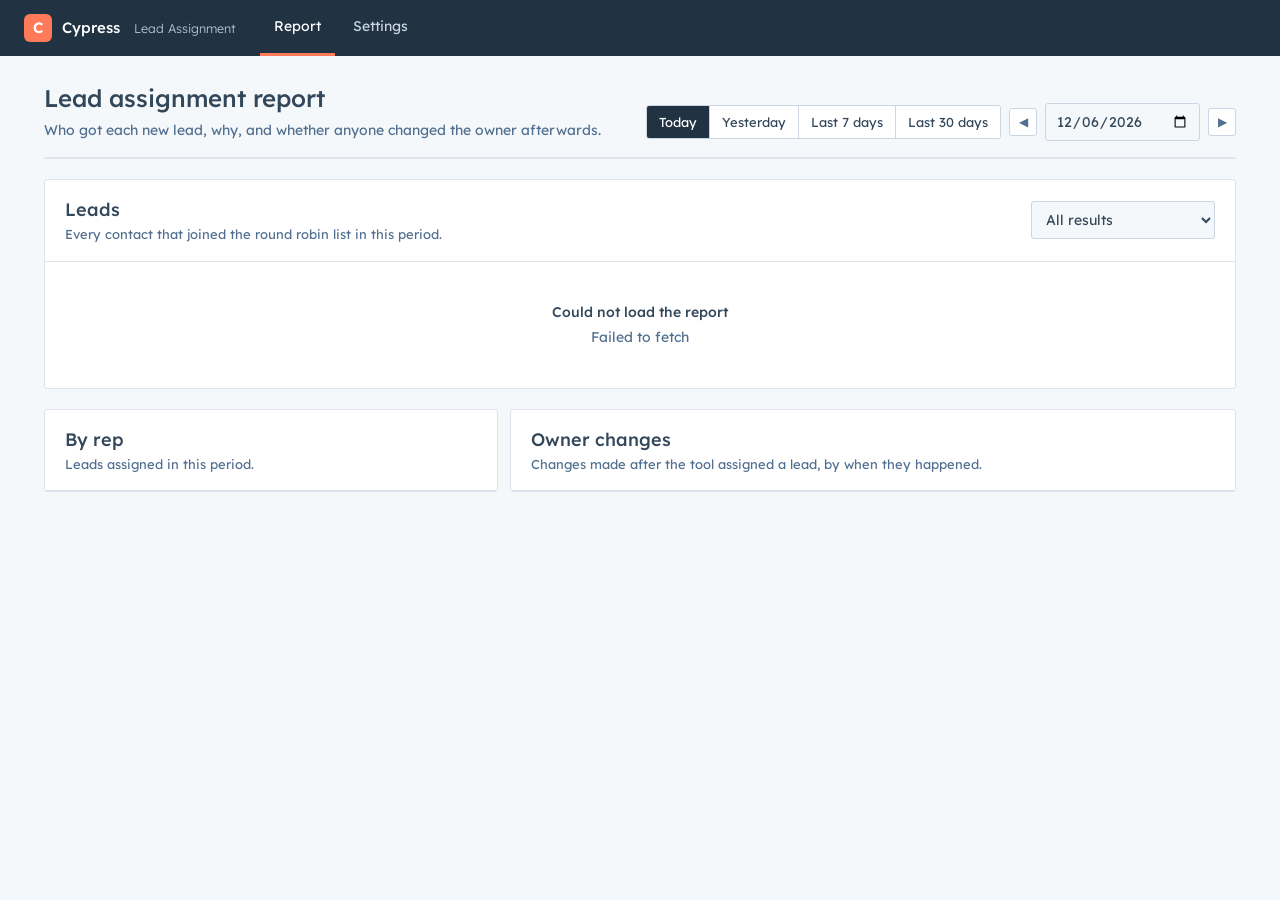
==== docs/index.html @ 9f9106c0 "Cypress lead assignment webtool demo Round robin for HubSpot list 276 run from n8n (n8n.profitpad.co" ====
<!doctype html>
<html lang="en">
<head>
  <meta charset="utf-8">
  <meta name="viewport" content="width=device-width, initial-scale=1">
  <title>Lead Assignment Report</title>
  <link rel="icon" href="favicon.svg" type="image/svg+xml">
  <link rel="preconnect" href="https://fonts.googleapis.com">
  <link rel="preconnect" href="https://fonts.gstatic.com" crossorigin>
  <link href="https://fonts.googleapis.com/css2?family=Lexend+Deca:wght@300;400;500;600&display=swap" rel="stylesheet">
  <link rel="stylesheet" href="styles.css">
</head>
<body>
  <nav class="nav">
    <div class="brand"><span class="brand-mark">C</span>Cypress <small>Lead Assignment</small></div>
    <div class="tabs">
      <a href="index.html" class="active">Report</a>
      <a href="settings.html">Settings</a>
    </div>
  </nav>

  <main class="page">
    <div class="page-head">
      <div>
        <h1>Lead assignment report</h1>
        <p>Who got each new lead, why, and whether anyone changed the owner afterwards.</p>
      </div>
      <div class="date-bar">
        <div class="seg" id="quick">
          <button type="button" data-range="today">Today</button>
          <button type="button" data-range="yesterday">Yesterday</button>
          <button type="button" data-range="7">Last 7 days</button>
          <button type="button" data-range="30">Last 30 days</button>
        </div>
        <button class="icon-btn" id="prev" title="Previous day" aria-label="Previous day">&#9664;</button>
        <input type="date" id="day" aria-label="Day">
        <button class="icon-btn" id="next" title="Next day" aria-label="Next day">&#9654;</button>
      </div>
    </div>

    <div id="banners"></div>

    <section class="card">
      <div class="kpis" id="kpis"></div>
    </section>

    <section class="card">
      <div class="card-head">
        <div>
          <h2 id="leads-title">Leads</h2>
          <p>Every contact that joined the round robin list in this period.</p>
        </div>
        <select id="filter" aria-label="Filter leads" style="width:auto">
          <option value="">All results</option>
          <option value="assigned">Assigned</option>
          <option value="kept_existing">Kept existing owner</option>
          <option value="unassigned">Not assigned</option>
          <option value="overwritten">Owner changed later</option>
        </select>
      </div>
      <div class="table-wrap" id="leads"><div class="loading"><span class="spinner"></span></div></div>
    </section>

    <div class="row" style="align-items:stretch">
      <section class="card grow" style="min-width:300px">
        <div class="card-head"><div><h2>By rep</h2><p>Leads assigned in this period.</p></div></div>
        <div class="table-wrap" id="by-rep"></div>
      </section>
      <section class="card grow" style="min-width:300px;flex:1.6">
        <div class="card-head"><div><h2>Owner changes</h2><p>Changes made after the tool assigned a lead, by when they happened.</p></div></div>
        <div class="table-wrap" id="changes"></div>
      </section>
    </div>
  </main>

  <script src="app.js"></script>
  <script>
    (function () {
      var esc = CW.esc;
      var state = { from: '', to: '', data: null, namer: CW.ownerNamer([], []) };
      var STATUS = {
        assigned: ['assigned', 'Assigned'],
        kept_existing: ['kept', 'Kept owner'],
        paused: ['paused', 'Paused'],
        no_reps: ['unassigned', 'No rep available'],
        error: ['error', 'Error'],
      };

      function setRange(from, to) {
        state.from = from;
        state.to = to || from;
        document.getElementById('day').value = state.to;
        var today = CW.dayString(new Date());
        var quick = state.from === state.to
          ? (state.from === today ? 'today' : state.from === CW.addDays(today, -1) ? 'yesterday' : '')
          : (state.to === today && state.from === CW.addDays(today, -6) ? '7' : state.to === today && state.from === CW.addDays(today, -29) ? '30' : '');
        Array.prototype.forEach.call(document.querySelectorAll('#quick button'), function (b) {
          b.classList.toggle('active', b.getAttribute('data-range') === quick);
        });
        try { history.replaceState(null, '', '?from=' + state.from + '&to=' + state.to); } catch (e) { /* file:// */ }
        load();
      }

      function load() {
        document.getElementById('leads').innerHTML = '<div class="loading"><span class="spinner"></span></div>';
        var q = 'report?from=' + state.from + '&to=' + state.to + '&tz=' + encodeURIComponent(CW.timeZone());
        CW.api('GET', q).then(function (data) {
          state.data = data;
          state.namer = CW.ownerNamer([], data.reps);
          render();
          CW.owners().then(function (list) { state.namer = CW.ownerNamer(list, data.reps); render(); }).catch(function () { /* names fall back to ids */ });
        }).catch(function (e) {
          document.getElementById('leads').innerHTML = '<div class="empty"><strong>Could not load the report</strong>' + esc(e.message) + '</div>';
        });
      }

      function isUnassigned(a) { return a.status === 'paused' || a.status === 'no_reps' || a.status === 'error'; }

      function render() {
        var d = state.data;
        var rows = d.assignments || [];
        var now = Date.now();
        renderBanners(d, now);

        var assigned = rows.filter(function (a) { return a.status === 'assigned'; }).length;
        var kept = rows.filter(function (a) { return a.status === 'kept_existing'; }).length;
        var unassigned = rows.filter(isUnassigned).length;
        var overwritten = rows.filter(function (a) { return (a.overwrites || []).length; }).length;
        var pct = function (n) { return rows.length ? Math.round(n * 100 / rows.length) + '% of leads' : ' '; };
        document.getElementById('kpis').innerHTML = [
          ['New leads', rows.length, state.from === state.to ? CW.fmtDate(CW.parseDay(state.from).toISOString(), { weekday: 'long', month: 'short', day: 'numeric' }) : CW.fmtDate(CW.parseDay(state.from).toISOString(), { month: 'short', day: 'numeric' }) + ' to ' + CW.fmtDate(CW.parseDay(state.to).toISOString(), { month: 'short', day: 'numeric' })],
          ['Assigned', assigned, pct(assigned)],
          ['Kept existing owner', kept, pct(kept)],
          ['Not assigned', unassigned, unassigned ? 'paused, nobody available or errors' : ' '],
          ['Owner changed later', overwritten, pct(overwritten)],
        ].map(function (k) {
          return '<div class="kpi"><div class="label">' + esc(k[0]) + '</div><div class="value">' + k[1] + '</div><div class="sub">' + esc(k[2]) + '</div></div>';
        }).join('');

        renderLeads(rows);
        renderByRep(rows, d.reps || [], now);
        renderChanges(d.overwrites || []);
      }

      function renderBanners(d, now) {
        var s = d.settings || {};
        var html = [];
        if (CW.isPaused(s, now)) {
          html.push('<div class="alert warn"><div class="grow"><strong>Automatic assignment is paused</strong>' +
            (s.paused_until ? ' until ' + esc(CW.fmtDateTime(s.paused_until)) : ' until someone resumes it') +
            (s.pause_reason ? ': ' + esc(s.pause_reason) : '') + '. New leads are logged but not assigned.</div>' +
            '<a class="btn small secondary" href="settings.html">Manage</a></div>');
        }
        var away = (d.reps || []).filter(function (r) { return r.enabled && CW.isAway(r, now); });
        if (away.length) {
          html.push('<div class="alert info"><div class="grow"><strong>Out of the rotation right now:</strong> ' + away.map(function (r) {
            return esc(r.name) + ' (back ' + esc(CW.fmtDate(r.away_until, { month: 'short', day: 'numeric' })) + (r.away_reason ? ', ' + esc(r.away_reason) : '') + ')';
          }).join(', ') + '</div></div>');
        }
        if (!s.list_initialized) {
          html.push('<div class="alert info"><div class="grow"><strong>Waiting for the first sync.</strong> Once the round robin is switched on, new leads from the HubSpot list show up here within a couple of minutes.</div></div>');
        } else if (s.last_poll_error) {
          html.push('<div class="alert error"><div class="grow"><strong>The last sync had a problem:</strong> ' + esc(s.last_poll_error) + '</div></div>');
        } else if (s.last_poll_at && now - Date.parse(s.last_poll_at) > 15 * 60 * 1000) {
          html.push('<div class="alert error"><div class="grow"><strong>No sync since ' + esc(CW.ago(s.last_poll_at)) + '.</strong> The round robin normally checks HubSpot every 2 minutes.</div></div>');
        }
        document.getElementById('banners').innerHTML = html.join('');
      }

      function renderLeads(rows) {
        var f = document.getElementById('filter').value;
        var list = rows.filter(function (a) {
          if (!f) return true;
          if (f === 'unassigned') return isUnassigned(a);
          if (f === 'overwritten') return (a.overwrites || []).length > 0;
          return a.status === f;
        });
        var multiDay = state.from !== state.to;
        document.getElementById('leads-title').textContent = 'Leads (' + list.length + ')';
        if (!list.length) {
          document.getElementById('leads').innerHTML = '<div class="empty"><strong>No leads ' + (f ? 'match this filter' : 'in this period') + '</strong>' +
            (f ? 'Try another filter.' : 'Leads appear here as they join the HubSpot list.') + '</div>';
          return;
        }
        var n = state.namer;
        document.getElementById('leads').innerHTML = '<table><thead><tr><th>Time</th><th>Contact</th><th>Result</th><th>Owner</th><th>Why</th></tr></thead><tbody>' +
          list.map(function (a) {
            var st = STATUS[a.status] || ['kept', a.status];
            var ow = a.overwrites || [];
            var owner = a.status === 'assigned' ? (a.rep_name || n.owner(a.owner_id)) : a.owner_id ? n.owner(a.owner_id) : '<span class="muted">Unassigned</span>';
            var notes = ow.map(function (o) {
              return '<div class="sub-note"><span class="tag overwritten">Changed</span><span>' + esc(CW.fmtDateTime(o.changed_at)) + ': ' +
                esc(n.owner(o.from_owner_id)) + ' &rarr; <strong>' + esc(n.owner(o.to_owner_id)) + '</strong> by ' + esc(CW.sourceText(o, n)) + '</span></div>';
            }).join('');
            var skipped = (a.skipped || []).length && a.status !== 'assigned'
              ? '<div class="faint">Skipped: ' + a.skipped.map(function (s) { return esc(s.name) + (s.away_until ? ' (back ' + esc(CW.fmtDate(s.away_until, { month: 'short', day: 'numeric' })) + ')' : ''); }).join(', ') + '</div>'
              : '';
            return '<tr>' +
              '<td class="nowrap">' + (multiDay ? esc(CW.fmtDate(a.created_at, { month: 'short', day: 'numeric' })) + '<br>' : '') + esc(CW.fmtTime(a.created_at)) + '</td>' +
              '<td><a class="contact-name" href="' + CW.contactUrl(a.contact_id) + '" target="_blank" rel="noopener">' + esc(a.contact_name || 'Contact ' + a.contact_id) + '</a>' +
                '<div class="faint">' + esc(a.contact_email) + '</div></td>' +
              '<td><span class="tag ' + st[0] + '">' + esc(st[1]) + '</span></td>' +
              '<td class="nowrap">' + (a.status === 'assigned' ? esc(owner) : (a.owner_id ? esc(owner) : owner)) + '</td>' +
              '<td>' + esc(a.reason) + skipped + notes + '</td>' +
            '</tr>';
          }).join('') + '</tbody></table>';
      }

      function renderByRep(rows, reps, now) {
        var counts = {}, lost = {};
        rows.forEach(function (a) {
          if (a.status !== 'assigned') return;
          counts[a.owner_id] = (counts[a.owner_id] || 0) + 1;
          if ((a.overwrites || []).length) lost[a.owner_id] = (lost[a.owner_id] || 0) + 1;
        });
        var ids = reps.map(function (r) { return r.hs_owner_id; });
        Object.keys(counts).forEach(function (id) { if (ids.indexOf(id) < 0) ids.push(id); });
        var byOwner = {};
        reps.forEach(function (r) { byOwner[r.hs_owner_id] = r; });
        var n = state.namer;
        document.getElementById('by-rep').innerHTML = '<table><thead><tr><th>Rep</th><th>Status</th><th class="num">Assigned</th><th class="num">Changed later</th></tr></thead><tbody>' +
          ids.map(function (id) {
            var r = byOwner[id];
            var status = !r ? '<span class="tag off">Removed</span>'
              : !r.enabled ? '<span class="tag off">Off</span>'
              : CW.isAway(r, now) ? '<span class="tag away">Out until ' + esc(CW.fmtDate(r.away_until, { month: 'short', day: 'numeric' })) + '</span>'
              : '<span class="tag on">In rotation</span>';
            return '<tr><td>' + esc(r ? r.name : n.owner(id)) + '</td><td>' + status + '</td><td class="num">' + (counts[id] || 0) + '</td><td class="num">' + (lost[id] || 0) + '</td></tr>';
          }).join('') + '</tbody></table>';
      }

      function renderChanges(list) {
        var n = state.namer;
        if (!list.length) {
          document.getElementById('changes').innerHTML = '<div class="empty"><strong>No owner changes</strong>Nobody changed the owner of an assigned lead in this period.</div>';
          return;
        }
        document.getElementById('changes').innerHTML = '<table><thead><tr><th>When</th><th>Contact</th><th>Change</th><th>By</th></tr></thead><tbody>' +
          list.map(function (o) {
            return '<tr><td class="nowrap">' + esc(CW.fmtDateTime(o.changed_at)) + '</td>' +
              '<td><a href="' + CW.contactUrl(o.contact_id) + '" target="_blank" rel="noopener">' + esc(o.contact_name || 'Contact ' + o.contact_id) + '</a>' +
                '<div class="faint">assigned ' + esc(CW.fmtDateTime(o.assigned_at)) + '</div></td>' +
              '<td>' + esc(n.owner(o.from_owner_id)) + ' &rarr; <strong>' + esc(n.owner(o.to_owner_id)) + '</strong></td>' +
              '<td>' + esc(CW.sourceText(o, n)) + '</td></tr>';
          }).join('') + '</tbody></table>';
      }

      document.getElementById('filter').addEventListener('change', function () { if (state.data) renderLeads(state.data.assignments || []); });
      document.getElementById('day').addEventListener('change', function (e) { if (e.target.value) setRange(e.target.value); });
      document.getElementById('prev').addEventListener('click', function () { setRange(CW.addDays(state.to, -1)); });
      document.getElementById('next').addEventListener('click', function () { setRange(CW.addDays(state.to, 1)); });
      document.getElementById('quick').addEventListener('click', function (e) {
        var r = e.target.getAttribute('data-range');
        if (!r) return;
        var today = CW.dayString(new Date());
        if (r === 'today') setRange(today);
        else if (r === 'yesterday') setRange(CW.addDays(today, -1));
        else setRange(CW.addDays(today, -(Number(r) - 1)), today);
      });

      var params = new URLSearchParams(location.search);
      var valid = function (s) { return /^\d{4}-\d{2}-\d{2}$/.test(s || ''); };
      var today = CW.dayString(new Date());
      setRange(valid(params.get('from')) ? params.get('from') : today, valid(params.get('to')) ? params.get('to') : null);
    })();
  </script>
</body>
</html>
---- docs/styles.css ----
/* HubSpot-style look: Lexend Deca, HubSpot's slate / orange / teal palette */
:root {
  --font: "Lexend Deca", "Helvetica Neue", Arial, sans-serif;
  --nav: #213343;
  --nav-text: #ffffff;
  --text: #33475b;
  --text-muted: #516f90;
  --text-faint: #7c98b6;
  --bg: #f5f8fa;
  --card: #ffffff;
  --border: #cbd6e2;
  --border-soft: #dfe3eb;
  --orange: #ff7a59;
  --orange-hover: #ff8f73;
  --orange-dark: #e66e50;
  --link: #0091ae;
  --link-hover: #007a8c;
  --teal: #00bda5;
  --teal-bg: #e5f8f6;
  --yellow: #f5c26b;
  --yellow-bg: #fef8f0;
  --red: #f2545b;
  --red-bg: #fde8e9;
  --blue-bg: #e5f5f8;
  --radius: 3px;
  --shadow: 0 1px 24px 0 rgba(0, 0, 0, 0.08);
}

* { box-sizing: border-box; }
html, body { margin: 0; }
body {
  background: var(--bg);
  color: var(--text);
  font-family: var(--font);
  font-size: 14px;
  line-height: 1.5;
  -webkit-font-smoothing: antialiased;
}
a { color: var(--link); text-decoration: none; }
a:hover { color: var(--link-hover); text-decoration: underline; }
h1, h2, h3 { font-weight: 500; margin: 0; color: var(--text); }
h1 { font-size: 24px; }
h2 { font-size: 18px; }
h3 { font-size: 14px; font-weight: 600; }

/* top nav */
.nav {
  background: var(--nav);
  color: var(--nav-text);
  display: flex;
  align-items: center;
  gap: 24px;
  padding: 0 24px;
  height: 56px;
}
.brand { display: flex; align-items: center; gap: 10px; font-weight: 500; font-size: 15px; white-space: nowrap; }
.brand-mark {
  width: 28px; height: 28px; border-radius: 6px; background: var(--orange);
  display: grid; place-items: center; color: #fff; font-weight: 600;
}
.brand small { color: #b0c1d4; font-weight: 300; margin-left: 4px; }
.tabs { display: flex; gap: 4px; height: 100%; }
.tabs a {
  color: #cbd6e2; display: flex; align-items: center; padding: 0 14px;
  border-bottom: 3px solid transparent; font-size: 14px;
}
.tabs a:hover { color: #fff; text-decoration: none; }
.tabs a.active { color: #fff; border-bottom-color: var(--orange); }

/* layout */
.page { max-width: 1240px; margin: 0 auto; padding: 24px; }
.page-head { display: flex; align-items: flex-end; justify-content: space-between; gap: 16px; flex-wrap: wrap; margin-bottom: 16px; }
.page-head p { margin: 4px 0 0; color: var(--text-muted); }
.card { background: var(--card); border: 1px solid var(--border-soft); border-radius: var(--radius); margin-bottom: 20px; }
.card-head { display: flex; align-items: center; justify-content: space-between; gap: 12px; padding: 16px 20px; border-bottom: 1px solid var(--border-soft); flex-wrap: wrap; }
.card-head p { margin: 2px 0 0; color: var(--text-muted); font-size: 13px; }
.card-body { padding: 20px; }
.muted { color: var(--text-muted); }
.faint { color: var(--text-faint); font-size: 12px; }
.row { display: flex; gap: 12px; align-items: center; flex-wrap: wrap; }
.grow { flex: 1; }

/* buttons */
.btn {
  font-family: var(--font); font-size: 14px; font-weight: 400; line-height: 1;
  border-radius: var(--radius); padding: 10px 16px; cursor: pointer;
  border: 1px solid var(--orange); background: var(--orange); color: #fff;
  transition: background 0.15s, border-color 0.15s;
}
.btn:hover { background: var(--orange-hover); border-color: var(--orange-hover); }
.btn:disabled { opacity: 0.5; cursor: default; }
.btn.secondary { background: #fff; color: var(--orange); }
.btn.secondary:hover { background: #fff8f6; }
.btn.tertiary { background: #eaf0f6; border-color: var(--border); color: var(--text); }
.btn.tertiary:hover { background: #dfe3eb; }
.btn.danger { background: #fff; border-color: var(--red); color: var(--red); }
.btn.danger:hover { background: var(--red-bg); }
.btn.small { padding: 6px 10px; font-size: 12px; }
.btn.link { background: none; border: none; color: var(--link); padding: 4px 6px; }
.btn.link:hover { text-decoration: underline; background: none; }
.icon-btn {
  background: #fff; border: 1px solid var(--border); border-radius: var(--radius); color: var(--text-muted);
  width: 28px; height: 28px; cursor: pointer; font-size: 12px; display: inline-grid; place-items: center;
}
.icon-btn:hover:not(:disabled) { border-color: var(--text-faint); color: var(--text); }
.icon-btn:disabled { opacity: 0.35; cursor: default; }

/* form */
label.field { display: flex; flex-direction: column; gap: 6px; font-size: 13px; font-weight: 500; }
input[type="text"], input[type="url"], input[type="date"], input[type="datetime-local"], input[type="search"], select {
  font-family: var(--font); font-size: 14px; color: var(--text);
  background: #f5f8fa; border: 1px solid var(--border); border-radius: var(--radius);
  padding: 8px 10px; min-height: 38px; width: 100%;
}
input:focus, select:focus { outline: none; border-color: var(--link); box-shadow: 0 0 4px 1px rgba(0, 208, 228, 0.3); background: #fff; }

/* toggle */
.toggle { position: relative; display: inline-flex; align-items: center; gap: 10px; cursor: pointer; user-select: none; }
.toggle input { position: absolute; opacity: 0; width: 0; height: 0; }
.toggle .track { width: 40px; height: 22px; border-radius: 11px; background: #cbd6e2; position: relative; transition: background 0.15s; flex: none; }
.toggle .track::after {
  content: ""; position: absolute; top: 3px; left: 3px; width: 16px; height: 16px; border-radius: 50%;
  background: #fff; transition: transform 0.15s; box-shadow: 0 1px 2px rgba(0, 0, 0, 0.2);
}
.toggle input:checked + .track { background: var(--teal); }
.toggle input:checked + .track::after { transform: translateX(18px); }
.toggle input:focus-visible + .track { box-shadow: 0 0 0 3px rgba(0, 145, 174, 0.3); }

/* alerts */
.alert { border-radius: var(--radius); border: 1px solid; padding: 12px 16px; margin-bottom: 16px; display: flex; gap: 12px; align-items: flex-start; }
.alert strong { font-weight: 600; }
.alert.info { background: var(--blue-bg); border-color: #7fd1de; }
.alert.warn { background: var(--yellow-bg); border-color: var(--yellow); }
.alert.error { background: var(--red-bg); border-color: var(--red); }
.alert.ok { background: var(--teal-bg); border-color: var(--teal); }
.alert .grow { min-width: 0; }

/* tags */
.tag { display: inline-block; font-size: 12px; padding: 2px 8px; border-radius: var(--radius); border: 1px solid; white-space: nowrap; line-height: 18px; }
.tag.assigned { background: var(--teal-bg); border-color: #7fded2; color: #00806e; }
.tag.kept { background: #eaf0f6; border-color: var(--border); color: var(--text-muted); }
.tag.paused, .tag.away { background: var(--yellow-bg); border-color: var(--yellow); color: #8a5b00; }
.tag.unassigned, .tag.error { background: var(--red-bg); border-color: #f8a9ad; color: #b3222a; }
.tag.overwritten { background: #fdedea; border-color: #ffbcac; color: #c2410c; }
.tag.off { background: #f5f8fa; border-color: var(--border-soft); color: var(--text-faint); }
.tag.on { background: var(--teal-bg); border-color: #7fded2; color: #00806e; }

/* kpis */
.kpis { display: grid; grid-template-columns: repeat(5, minmax(0, 1fr)); gap: 0; }
.kpi { padding: 18px 20px; border-right: 1px solid var(--border-soft); }
.kpi:last-child { border-right: none; }
.kpi .label { font-size: 12px; color: var(--text-muted); text-transform: uppercase; letter-spacing: 0.04em; }
.kpi .value { font-size: 28px; font-weight: 300; margin-top: 4px; font-variant-numeric: tabular-nums; }
.kpi .sub { font-size: 12px; color: var(--text-faint); }

/* tables */
.table-wrap { overflow-x: auto; }
table { width: 100%; border-collapse: collapse; }
th {
  text-align: left; font-size: 12px; font-weight: 600; text-transform: uppercase; letter-spacing: 0.04em;
  color: var(--text-muted); background: #f5f8fa; padding: 10px 16px; border-bottom: 1px solid var(--border-soft); white-space: nowrap;
}
td { padding: 12px 16px; border-bottom: 1px solid var(--border-soft); vertical-align: top; }
tr:last-child td { border-bottom: none; }
td.num, th.num { text-align: right; font-variant-numeric: tabular-nums; }
td.nowrap { white-space: nowrap; }
.contact-name { font-weight: 500; }
.sub-note { margin-top: 6px; font-size: 13px; color: #c2410c; display: flex; gap: 6px; align-items: baseline; }
.empty { padding: 40px 20px; text-align: center; color: var(--text-muted); }
.empty strong { display: block; color: var(--text); font-weight: 500; margin-bottom: 4px; }

/* date controls */
.date-bar { display: flex; gap: 8px; align-items: center; flex-wrap: wrap; }
.date-bar input[type="date"] { width: auto; }
.seg { display: inline-flex; border: 1px solid var(--border); border-radius: var(--radius); overflow: hidden; }
.seg button { font-family: var(--font); font-size: 13px; background: #fff; border: none; border-right: 1px solid var(--border); padding: 8px 12px; cursor: pointer; color: var(--text); }
.seg button:last-child { border-right: none; }
.seg button.active { background: var(--nav); color: #fff; }

/* rotation list */
.rep-row td { vertical-align: middle; }
.rep-row.off td { background: #fafbfc; }
.rep-row.off .rep-name { color: var(--text-faint); }
.rep-name { font-weight: 500; }
.next-badge { font-size: 11px; background: var(--orange); color: #fff; border-radius: 10px; padding: 1px 8px; margin-left: 6px; vertical-align: 1px; }
.order-btns { display: inline-flex; flex-direction: column; gap: 2px; }
.order-btns .icon-btn { height: 18px; width: 24px; font-size: 9px; }
.link-input { min-width: 220px; }
.away-form { background: #f5f8fa; }
.away-form .grid { display: grid; grid-template-columns: 1fr 1fr 2fr auto; gap: 12px; align-items: end; }

/* owner search */
.owner-results { border: 1px solid var(--border); border-radius: var(--radius); max-height: 240px; overflow-y: auto; margin-top: 6px; background: #fff; }
.owner-results button { display: flex; justify-content: space-between; gap: 12px; width: 100%; text-align: left; font-family: var(--font); font-size: 14px; color: var(--text); background: #fff; border: none; border-bottom: 1px solid var(--border-soft); padding: 10px 12px; cursor: pointer; }
.owner-results button:last-child { border-bottom: none; }
.owner-results button:hover, .owner-results button.picked { background: var(--blue-bg); }
.owner-results button:disabled { color: var(--text-faint); cursor: default; background: #fff; }

/* toast */
.toast {
  position: fixed; bottom: 24px; left: 50%; transform: translateX(-50%) translateY(20px); opacity: 0;
  background: var(--nav); color: #fff; padding: 12px 20px; border-radius: var(--radius); box-shadow: var(--shadow);
  transition: opacity 0.2s, transform 0.2s; z-index: 50; max-width: calc(100vw - 32px); pointer-events: none;
}
.toast.show { opacity: 1; transform: translateX(-50%) translateY(0); }
.toast.bad { background: #b3222a; }

.spinner { display: inline-block; width: 16px; height: 16px; border: 2px solid var(--border); border-top-color: var(--orange); border-radius: 50%; animation: spin 0.8s linear infinite; vertical-align: -3px; }
@keyframes spin { to { transform: rotate(360deg); } }
.loading { padding: 40px; text-align: center; color: var(--text-muted); }

@media (max-width: 860px) {
  .kpis { grid-template-columns: repeat(2, minmax(0, 1fr)); }
  .kpi { border-bottom: 1px solid var(--border-soft); }
  .away-form .grid { grid-template-columns: 1fr 1fr; }
}
@media (max-width: 600px) {
  .page { padding: 16px; }
  .nav { padding: 0 16px; gap: 12px; }
  .brand small { display: none; }
  .tabs a { padding: 0 8px; }
  .away-form .grid { grid-template-columns: 1fr; }
}
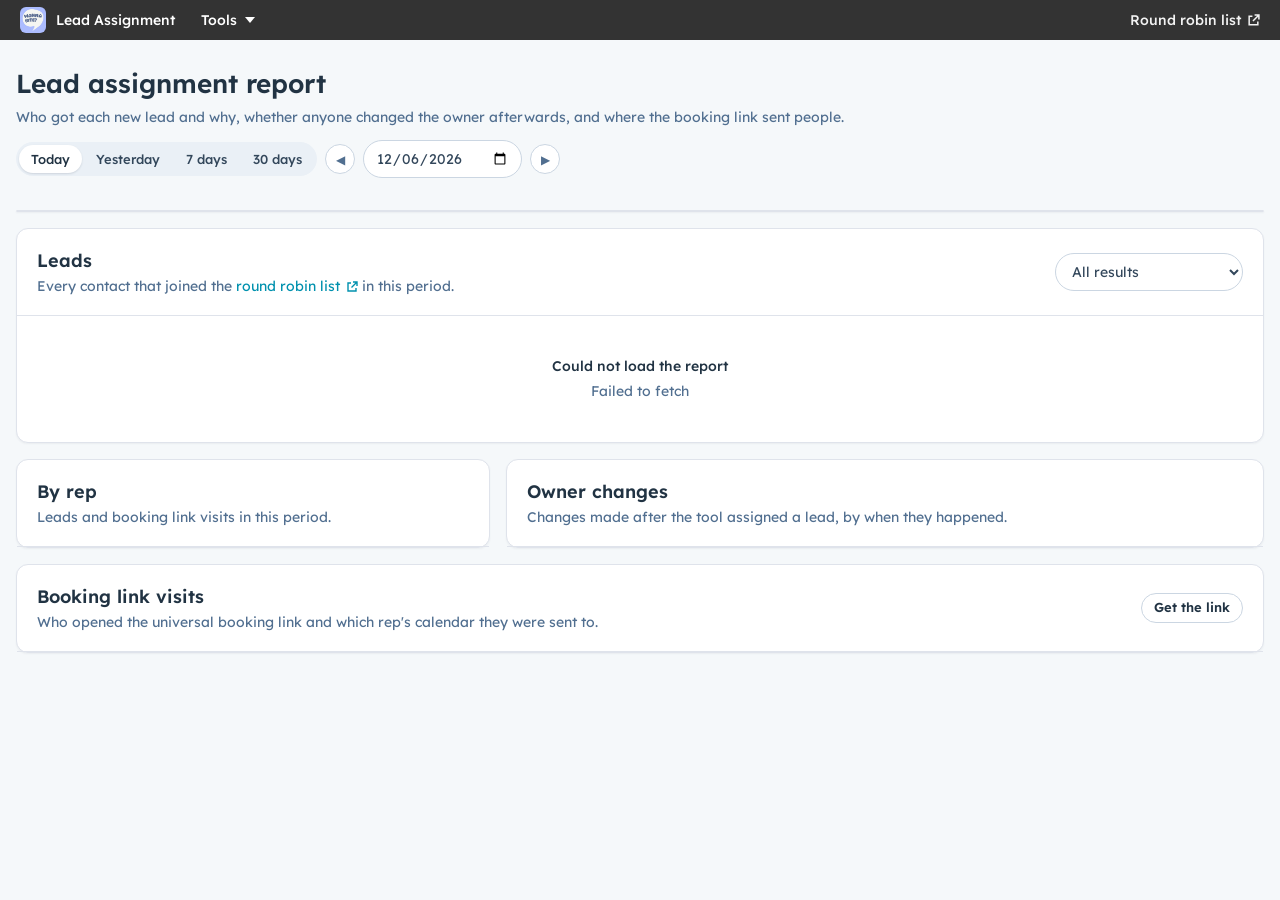
==== commit a674971f: "Restyle like Fairbank, clean URLs, universal booking link - Fairbank order placement light look and " ====
--- a/docs/index.html
+++ b/docs/index.html
@@ -2,267 +2,11 @@
 <html lang="en">
 <head>
   <meta charset="utf-8">
-  <meta name="viewport" content="width=device-width, initial-scale=1">
-  <title>Lead Assignment Report</title>
-  <link rel="icon" href="favicon.svg" type="image/svg+xml">
-  <link rel="preconnect" href="https://fonts.googleapis.com">
-  <link rel="preconnect" href="https://fonts.gstatic.com" crossorigin>
-  <link href="https://fonts.googleapis.com/css2?family=Lexend+Deca:wght@300;400;500;600&display=swap" rel="stylesheet">
-  <link rel="stylesheet" href="styles.css">
+  <title>Redirecting...</title>
+  <link rel="icon" href="favicon.png" type="image/png">
+  <meta http-equiv="refresh" content="0; url=./report/">
 </head>
 <body>
-  <nav class="nav">
-    <div class="brand"><span class="brand-mark">C</span>Cypress <small>Lead Assignment</small></div>
-    <div class="tabs">
-      <a href="index.html" class="active">Report</a>
-      <a href="settings.html">Settings</a>
-    </div>
-  </nav>
-
-  <main class="page">
-    <div class="page-head">
-      <div>
-        <h1>Lead assignment report</h1>
-        <p>Who got each new lead, why, and whether anyone changed the owner afterwards.</p>
-      </div>
-      <div class="date-bar">
-        <div class="seg" id="quick">
-          <button type="button" data-range="today">Today</button>
-          <button type="button" data-range="yesterday">Yesterday</button>
-          <button type="button" data-range="7">Last 7 days</button>
-          <button type="button" data-range="30">Last 30 days</button>
-        </div>
-        <button class="icon-btn" id="prev" title="Previous day" aria-label="Previous day">&#9664;</button>
-        <input type="date" id="day" aria-label="Day">
-        <button class="icon-btn" id="next" title="Next day" aria-label="Next day">&#9654;</button>
-      </div>
-    </div>
-
-    <div id="banners"></div>
-
-    <section class="card">
-      <div class="kpis" id="kpis"></div>
-    </section>
-
-    <section class="card">
-      <div class="card-head">
-        <div>
-          <h2 id="leads-title">Leads</h2>
-          <p>Every contact that joined the round robin list in this period.</p>
-        </div>
-        <select id="filter" aria-label="Filter leads" style="width:auto">
-          <option value="">All results</option>
-          <option value="assigned">Assigned</option>
-          <option value="kept_existing">Kept existing owner</option>
-          <option value="unassigned">Not assigned</option>
-          <option value="overwritten">Owner changed later</option>
-        </select>
-      </div>
-      <div class="table-wrap" id="leads"><div class="loading"><span class="spinner"></span></div></div>
-    </section>
-
-    <div class="row" style="align-items:stretch">
-      <section class="card grow" style="min-width:300px">
-        <div class="card-head"><div><h2>By rep</h2><p>Leads assigned in this period.</p></div></div>
-        <div class="table-wrap" id="by-rep"></div>
-      </section>
-      <section class="card grow" style="min-width:300px;flex:1.6">
-        <div class="card-head"><div><h2>Owner changes</h2><p>Changes made after the tool assigned a lead, by when they happened.</p></div></div>
-        <div class="table-wrap" id="changes"></div>
-      </section>
-    </div>
-  </main>
-
-  <script src="app.js"></script>
-  <script>
-    (function () {
-      var esc = CW.esc;
-      var state = { from: '', to: '', data: null, namer: CW.ownerNamer([], []) };
-      var STATUS = {
-        assigned: ['assigned', 'Assigned'],
-        kept_existing: ['kept', 'Kept owner'],
-        paused: ['paused', 'Paused'],
-        no_reps: ['unassigned', 'No rep available'],
-        error: ['error', 'Error'],
-      };
-
-      function setRange(from, to) {
-        state.from = from;
-        state.to = to || from;
-        document.getElementById('day').value = state.to;
-        var today = CW.dayString(new Date());
-        var quick = state.from === state.to
-          ? (state.from === today ? 'today' : state.from === CW.addDays(today, -1) ? 'yesterday' : '')
-          : (state.to === today && state.from === CW.addDays(today, -6) ? '7' : state.to === today && state.from === CW.addDays(today, -29) ? '30' : '');
-        Array.prototype.forEach.call(document.querySelectorAll('#quick button'), function (b) {
-          b.classList.toggle('active', b.getAttribute('data-range') === quick);
-        });
-        try { history.replaceState(null, '', '?from=' + state.from + '&to=' + state.to); } catch (e) { /* file:// */ }
-        load();
-      }
-
-      function load() {
-        document.getElementById('leads').innerHTML = '<div class="loading"><span class="spinner"></span></div>';
-        var q = 'report?from=' + state.from + '&to=' + state.to + '&tz=' + encodeURIComponent(CW.timeZone());
-        CW.api('GET', q).then(function (data) {
-          state.data = data;
-          state.namer = CW.ownerNamer([], data.reps);
-          render();
-          CW.owners().then(function (list) { state.namer = CW.ownerNamer(list, data.reps); render(); }).catch(function () { /* names fall back to ids */ });
-        }).catch(function (e) {
-          document.getElementById('leads').innerHTML = '<div class="empty"><strong>Could not load the report</strong>' + esc(e.message) + '</div>';
-        });
-      }
-
-      function isUnassigned(a) { return a.status === 'paused' || a.status === 'no_reps' || a.status === 'error'; }
-
-      function render() {
-        var d = state.data;
-        var rows = d.assignments || [];
-        var now = Date.now();
-        renderBanners(d, now);
-
-        var assigned = rows.filter(function (a) { return a.status === 'assigned'; }).length;
-        var kept = rows.filter(function (a) { return a.status === 'kept_existing'; }).length;
-        var unassigned = rows.filter(isUnassigned).length;
-        var overwritten = rows.filter(function (a) { return (a.overwrites || []).length; }).length;
-        var pct = function (n) { return rows.length ? Math.round(n * 100 / rows.length) + '% of leads' : ' '; };
-        document.getElementById('kpis').innerHTML = [
-          ['New leads', rows.length, state.from === state.to ? CW.fmtDate(CW.parseDay(state.from).toISOString(), { weekday: 'long', month: 'short', day: 'numeric' }) : CW.fmtDate(CW.parseDay(state.from).toISOString(), { month: 'short', day: 'numeric' }) + ' to ' + CW.fmtDate(CW.parseDay(state.to).toISOString(), { month: 'short', day: 'numeric' })],
-          ['Assigned', assigned, pct(assigned)],
-          ['Kept existing owner', kept, pct(kept)],
-          ['Not assigned', unassigned, unassigned ? 'paused, nobody available or errors' : ' '],
-          ['Owner changed later', overwritten, pct(overwritten)],
-        ].map(function (k) {
-          return '<div class="kpi"><div class="label">' + esc(k[0]) + '</div><div class="value">' + k[1] + '</div><div class="sub">' + esc(k[2]) + '</div></div>';
-        }).join('');
-
-        renderLeads(rows);
-        renderByRep(rows, d.reps || [], now);
-        renderChanges(d.overwrites || []);
-      }
-
-      function renderBanners(d, now) {
-        var s = d.settings || {};
-        var html = [];
-        if (CW.isPaused(s, now)) {
-          html.push('<div class="alert warn"><div class="grow"><strong>Automatic assignment is paused</strong>' +
-            (s.paused_until ? ' until ' + esc(CW.fmtDateTime(s.paused_until)) : ' until someone resumes it') +
-            (s.pause_reason ? ': ' + esc(s.pause_reason) : '') + '. New leads are logged but not assigned.</div>' +
-            '<a class="btn small secondary" href="settings.html">Manage</a></div>');
-        }
-        var away = (d.reps || []).filter(function (r) { return r.enabled && CW.isAway(r, now); });
-        if (away.length) {
-          html.push('<div class="alert info"><div class="grow"><strong>Out of the rotation right now:</strong> ' + away.map(function (r) {
-            return esc(r.name) + ' (back ' + esc(CW.fmtDate(r.away_until, { month: 'short', day: 'numeric' })) + (r.away_reason ? ', ' + esc(r.away_reason) : '') + ')';
-          }).join(', ') + '</div></div>');
-        }
-        if (!s.list_initialized) {
-          html.push('<div class="alert info"><div class="grow"><strong>Waiting for the first sync.</strong> Once the round robin is switched on, new leads from the HubSpot list show up here within a couple of minutes.</div></div>');
-        } else if (s.last_poll_error) {
-          html.push('<div class="alert error"><div class="grow"><strong>The last sync had a problem:</strong> ' + esc(s.last_poll_error) + '</div></div>');
-        } else if (s.last_poll_at && now - Date.parse(s.last_poll_at) > 15 * 60 * 1000) {
-          html.push('<div class="alert error"><div class="grow"><strong>No sync since ' + esc(CW.ago(s.last_poll_at)) + '.</strong> The round robin normally checks HubSpot every 2 minutes.</div></div>');
-        }
-        document.getElementById('banners').innerHTML = html.join('');
-      }
-
-      function renderLeads(rows) {
-        var f = document.getElementById('filter').value;
-        var list = rows.filter(function (a) {
-          if (!f) return true;
-          if (f === 'unassigned') return isUnassigned(a);
-          if (f === 'overwritten') return (a.overwrites || []).length > 0;
-          return a.status === f;
-        });
-        var multiDay = state.from !== state.to;
-        document.getElementById('leads-title').textContent = 'Leads (' + list.length + ')';
-        if (!list.length) {
-          document.getElementById('leads').innerHTML = '<div class="empty"><strong>No leads ' + (f ? 'match this filter' : 'in this period') + '</strong>' +
-            (f ? 'Try another filter.' : 'Leads appear here as they join the HubSpot list.') + '</div>';
-          return;
-        }
-        var n = state.namer;
-        document.getElementById('leads').innerHTML = '<table><thead><tr><th>Time</th><th>Contact</th><th>Result</th><th>Owner</th><th>Why</th></tr></thead><tbody>' +
-          list.map(function (a) {
-            var st = STATUS[a.status] || ['kept', a.status];
-            var ow = a.overwrites || [];
-            var owner = a.status === 'assigned' ? (a.rep_name || n.owner(a.owner_id)) : a.owner_id ? n.owner(a.owner_id) : '<span class="muted">Unassigned</span>';
-            var notes = ow.map(function (o) {
-              return '<div class="sub-note"><span class="tag overwritten">Changed</span><span>' + esc(CW.fmtDateTime(o.changed_at)) + ': ' +
-                esc(n.owner(o.from_owner_id)) + ' &rarr; <strong>' + esc(n.owner(o.to_owner_id)) + '</strong> by ' + esc(CW.sourceText(o, n)) + '</span></div>';
-            }).join('');
-            var skipped = (a.skipped || []).length && a.status !== 'assigned'
-              ? '<div class="faint">Skipped: ' + a.skipped.map(function (s) { return esc(s.name) + (s.away_until ? ' (back ' + esc(CW.fmtDate(s.away_until, { month: 'short', day: 'numeric' })) + ')' : ''); }).join(', ') + '</div>'
-              : '';
-            return '<tr>' +
-              '<td class="nowrap">' + (multiDay ? esc(CW.fmtDate(a.created_at, { month: 'short', day: 'numeric' })) + '<br>' : '') + esc(CW.fmtTime(a.created_at)) + '</td>' +
-              '<td><a class="contact-name" href="' + CW.contactUrl(a.contact_id) + '" target="_blank" rel="noopener">' + esc(a.contact_name || 'Contact ' + a.contact_id) + '</a>' +
-                '<div class="faint">' + esc(a.contact_email) + '</div></td>' +
-              '<td><span class="tag ' + st[0] + '">' + esc(st[1]) + '</span></td>' +
-              '<td class="nowrap">' + (a.status === 'assigned' ? esc(owner) : (a.owner_id ? esc(owner) : owner)) + '</td>' +
-              '<td>' + esc(a.reason) + skipped + notes + '</td>' +
-            '</tr>';
-          }).join('') + '</tbody></table>';
-      }
-
-      function renderByRep(rows, reps, now) {
-        var counts = {}, lost = {};
-        rows.forEach(function (a) {
-          if (a.status !== 'assigned') return;
-          counts[a.owner_id] = (counts[a.owner_id] || 0) + 1;
-          if ((a.overwrites || []).length) lost[a.owner_id] = (lost[a.owner_id] || 0) + 1;
-        });
-        var ids = reps.map(function (r) { return r.hs_owner_id; });
-        Object.keys(counts).forEach(function (id) { if (ids.indexOf(id) < 0) ids.push(id); });
-        var byOwner = {};
-        reps.forEach(function (r) { byOwner[r.hs_owner_id] = r; });
-        var n = state.namer;
-        document.getElementById('by-rep').innerHTML = '<table><thead><tr><th>Rep</th><th>Status</th><th class="num">Assigned</th><th class="num">Changed later</th></tr></thead><tbody>' +
-          ids.map(function (id) {
-            var r = byOwner[id];
-            var status = !r ? '<span class="tag off">Removed</span>'
-              : !r.enabled ? '<span class="tag off">Off</span>'
-              : CW.isAway(r, now) ? '<span class="tag away">Out until ' + esc(CW.fmtDate(r.away_until, { month: 'short', day: 'numeric' })) + '</span>'
-              : '<span class="tag on">In rotation</span>';
-            return '<tr><td>' + esc(r ? r.name : n.owner(id)) + '</td><td>' + status + '</td><td class="num">' + (counts[id] || 0) + '</td><td class="num">' + (lost[id] || 0) + '</td></tr>';
-          }).join('') + '</tbody></table>';
-      }
-
-      function renderChanges(list) {
-        var n = state.namer;
-        if (!list.length) {
-          document.getElementById('changes').innerHTML = '<div class="empty"><strong>No owner changes</strong>Nobody changed the owner of an assigned lead in this period.</div>';
-          return;
-        }
-        document.getElementById('changes').innerHTML = '<table><thead><tr><th>When</th><th>Contact</th><th>Change</th><th>By</th></tr></thead><tbody>' +
-          list.map(function (o) {
-            return '<tr><td class="nowrap">' + esc(CW.fmtDateTime(o.changed_at)) + '</td>' +
-              '<td><a href="' + CW.contactUrl(o.contact_id) + '" target="_blank" rel="noopener">' + esc(o.contact_name || 'Contact ' + o.contact_id) + '</a>' +
-                '<div class="faint">assigned ' + esc(CW.fmtDateTime(o.assigned_at)) + '</div></td>' +
-              '<td>' + esc(n.owner(o.from_owner_id)) + ' &rarr; <strong>' + esc(n.owner(o.to_owner_id)) + '</strong></td>' +
-              '<td>' + esc(CW.sourceText(o, n)) + '</td></tr>';
-          }).join('') + '</tbody></table>';
-      }
-
-      document.getElementById('filter').addEventListener('change', function () { if (state.data) renderLeads(state.data.assignments || []); });
-      document.getElementById('day').addEventListener('change', function (e) { if (e.target.value) setRange(e.target.value); });
-      document.getElementById('prev').addEventListener('click', function () { setRange(CW.addDays(state.to, -1)); });
-      document.getElementById('next').addEventListener('click', function () { setRange(CW.addDays(state.to, 1)); });
-      document.getElementById('quick').addEventListener('click', function (e) {
-        var r = e.target.getAttribute('data-range');
-        if (!r) return;
-        var today = CW.dayString(new Date());
-        if (r === 'today') setRange(today);
-        else if (r === 'yesterday') setRange(CW.addDays(today, -1));
-        else setRange(CW.addDays(today, -(Number(r) - 1)), today);
-      });
-
-      var params = new URLSearchParams(location.search);
-      var valid = function (s) { return /^\d{4}-\d{2}-\d{2}$/.test(s || ''); };
-      var today = CW.dayString(new Date());
-      setRange(valid(params.get('from')) ? params.get('from') : today, valid(params.get('to')) ? params.get('to') : null);
-    })();
-  </script>
+  <p>If you are not redirected automatically, open the <a href="./report/">lead assignment report</a>.</p>
 </body>
 </html>
